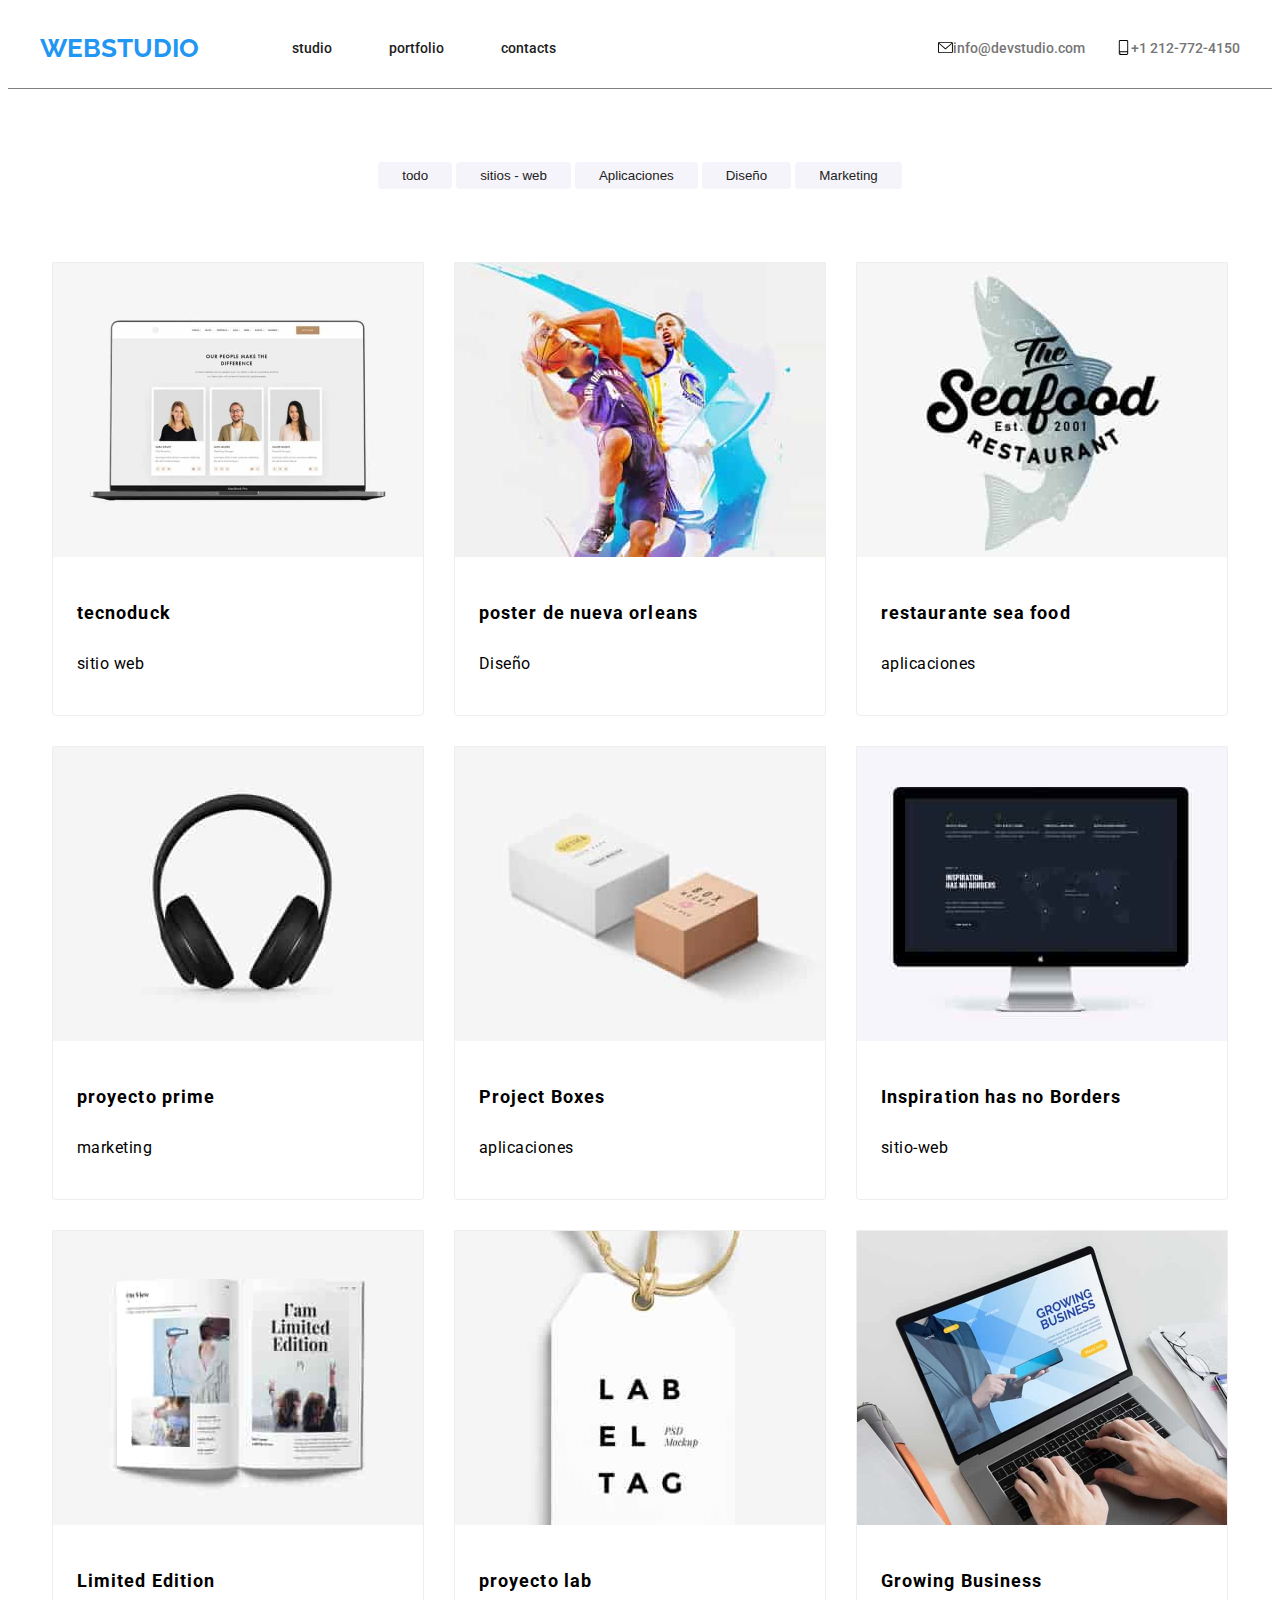
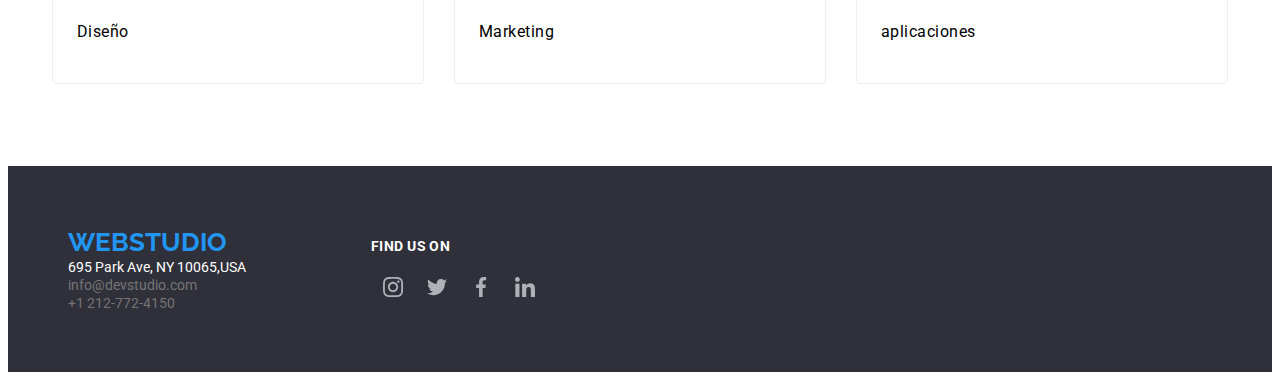
==== portafolio.html @ d4ff5e9b "first commit" ====
<!DOCTYPE html>
<html lang="en">
  <head>
    <meta charset="UTF-8">
  <meta http-equiv="X-UA-Compatible" content="IE=edge">
  <meta name="viewport" content="width=device-width, initial-scale=1.0">
      <link rel="preconnect" href="https://fonts.googleapis.com">
      <link rel="preconnect" href="https://fonts.gostatic.com" crossorigin>
      <link href="https://fonts.googleapis.com/css2?family=Raleway:wght@700&family=roboto:wght@400;500;700;900&display=swap"
      rel="stylesheet"> 
      <link rel="stylesheet" href="./CSS/compartidos.css" type="text/css">
      <link rel="stylesheet" href="./CSS/portafolio.css" type="text/css">
      <title>portafolio</title>
  </head>
  <body>
  <header class="header_section">
        <div class="header_container container_contact">
          <nav class="menu">
            <a class="logo" href="index.html">WEBSTUDIO</a>
            <ul class="menu_list">
              <li>
                <a href="./index.html" class="menu_link">studio</a>
              </li>
              <li>
                <a href="./portafolio.html" class="menu_link">portfolio</a>
              </li>
              <li>
                <a href="#" class="menu_link">contacts</a>
              </li>
            </ul>
          </nav>
          <ul class="contact_list">
            <li>
              <a class=" contact_link" href="mailto:info@devstudio.com">
                <svg class="header_svg">
                  <use href="./imagenes/svg/sprite.svg#icon-sobre"></use> 
                </svg>
                info@devstudio.com
              </a>
            </li>
            <li>
              <a class="contact_link" href="tel:+1 212-772-4150"> 
                <svg class="header_svg">
                  <use href="./imagenes/svg/sprite.svg#icon-telfono-inteligente"></use> 
                </svg>
                +1 212-772-4150
              </a>
            </li>
          </ul>
        </div>
    </header>
    <main class="main_portafolio">
      <section class="main_portafolio_section">
        <nav class="header_button_5 conteiner">
        <button class="nav_button" type="button">todo</button>
        <button class="nav_button" type="button">sitios - web</button>
        <button class="nav_button" type="button">Aplicaciones</button>
        <button class="nav_button" type="button">Diseño</button>
        <button class="nav_button" type="button">Marketing</button>
      </nav>
        <ul class="main_imagin conteiner our_team_card">
          <li class="card card:hover">
            <div class="card_animation">
              <img class="card-imagin"
              src="./imagenes/portafolio1.jpg" alt="comunicación" width="370" height="294">
              <div class="card_emergent">
                Technoduck is a state-of-the-art coronavirus distribution platform. Companies use this platform for digital espionage and attacks on competitors' secure servers.
              </div>
              <div class="card_body">
                <p class="card_title">tecnoduck</p>
                <p class="card_description">sitio web</p>
              </div>
            </div>
          </li>
          <li class="card">
             <div class="card_animation">
            <img class="card-imagin"
              src="./imagenes/portafolio2.jpg" alt="Deporte" width="370" height="294">
               <div class="card_emergent">
                Technoduck is a state-of-the-art coronavirus distribution platform. Companies use this platform for digital espionage and attacks on competitors' secure servers.
              </div>
           <div class="card_body">
              <h3 class="card_title">poster de nueva orleans</h3>
              <p class="card_description">Diseño</p>
            </div>
          </div>
          </li>
          <li class="card">
             <div class="card_animation">
              <img class="card-imagin"
              src="./imagenes/portafolio3.jpg"  alt="restaurant" width="370" height="294">
               <div class="card_emergent">
                Technoduck is a state-of-the-art coronavirus distribution platform. Companies use this platform for digital espionage and attacks on competitors' secure servers.
              </div>
              <div class="card_body">
                <h3 class="card_title">restaurante sea food</h3>
                <p class="card_description">aplicaciones</p>
              </div>
            </div>
          </li>
          <li class="card">
             <div class="card_animation">
              <img class="card-imagin"
                src="./imagenes/portafolio4.jpg" alt="music" width="370" height="294">
                <div class="card_emergent">
                Technoduck is a state-of-the-art coronavirus distribution platform. Companies use this platform for digital espionage and attacks on competitors' secure servers.
                </div>
              <div class="card_body">
                <h3 class="card_title">proyecto prime</h3>
                <p class="card_description">marketing</p>
              </div>
            </div>
          </li>
          <li class="card">
             <div class="card_animation">
              <img class="card-imagin"
              src="./imagenes/portafolio5.jpg" alt="cajas" width="370" height="294">
              <div class="card_emergent">
                Technoduck is a state-of-the-art coronavirus distribution platform. Companies use this platform for digital espionage and attacks on competitors' secure servers.
              </div>
              <div class="card_body">
                <h3 class="card_title">Project Boxes</h3>
                <p class="card_description">aplicaciones</p>
              </div>
            </div>
          </li>  
          <li class="card">
             <div class="card_animation">
              <img class="card-imagin"
              src="./imagenes/portafolio6.jpg" alt="computer" width="370" height="294">
              <div class="card_emergent">
                Technoduck is a state-of-the-art coronavirus distribution platform. Companies use this platform for digital espionage and attacks on competitors' secure servers.
              </div>
              <div class="card_body">
                <h3 class="card_title">Inspiration has no Borders</h3>
                <p class="card_description">sitio-web</p>
              </div>
            </div>
          </li> 
          <li class="card">
            <div class="card_animation">
              <img class="card-imagin"
              src="./imagenes/portafolio7.jpg" alt="library" width="370" height="294">
              <div class="card_emergent">
                Technoduck is a state-of-the-art coronavirus distribution platform. Companies use this platform for digital espionage and attacks on competitors' secure servers.
              </div>
              <div class="card_body">
                <h3 class="card_title">Limited Edition</h3>
                <p class="card_description">Diseño</p>
              </div>
            </div>
          </li>  
          <li class="card">
            <div class="card_animation">
              <img class="card-imagin"
              src="./imagenes/portafolio8.jpg" alt="lab" width="370" height="294">
              <div class="card_emergent">
                Technoduck is a state-of-the-art coronavirus distribution platform. Companies use this platform for digital espionage and attacks on competitors' secure servers.
              </div>
              <div class="card_body">
                <h3 class="card_title">proyecto lab</h3>
                <p class="card_description">Marketing</p>
              </div>
            </div>
          </li>       
          <li class="card">
            <div class="card_animation">
              <img class="card-imagin"
              src="./imagenes/portafolio9.jpg" alt="business" width="370" height="294">
              <div class="card_emergent">
                Technoduck is a state-of-the-art coronavirus distribution platform. Companies use this platform for digital espionage and attacks on competitors' secure servers.
              </div>
              <div class="card_body">
                <h3 class="card_title">Growing Business</h3>
                <p class="card_description">aplicaciones</p>
              </div>
            </div>
        </div>
          </li>   
      </ul>
  </section>
</main>
 <footer class="footer_section">
          <aside class="footer_container ontainer_footer">
            <div class="footer_logo_address">
            <a class="logo" href="index.html">WEBSTUDIO</a>
            <address>
             <ul class="footer_address_paragraph">
                <li>
                  <a class="footer_address">695 Park Ave, NY 10065,USA</a>
                </li>
              <li>
                <a class="footer_email" href="info@devstudio.com">info@devstudio.com</a>
              </li>
              <li>
                <a class="footer_number" href="">+1 212-772-4150</a>
              </li>
             </ul>
            </address>
            </div>
            <div class="footer_social">
              <h2 class="aside_footer_title">find us on</h2>
              <ul class="our_team_icons">
                <li class="our_team_icon">
                  <a  class="our_team_social" href="#">
                    <svg class="icon">
                      <use href="./imagenes/svg/sprite.svg#icon-instagram"></use>
                    </svg>
                  </a>
                </li>
                <li class="our_team_icon">
                  <a  class="our_team_social" href="#">
                    <svg class="icon">
                      <use href="./imagenes/svg/sprite.svg#icon-twitter"></use>
                    </svg>
                  </a>
                </li>
                <li class="our_team_icon">
                  <a  class="our_team_social" href="#">
                    <svg class="icon">
                      <use href="./imagenes/svg/sprite.svg#icon-facebook"></use>
                    </svg>
                  </a>
                </li>
                <li class="our_team_icon">
                  <a  class="our_team_social" href="#">
                    <svg class="icon">
                      <use href="./imagenes/svg/sprite.svg#icon-linkedin"></use>
                    </svg>
                  </a>
                </li>
              </ul>
            </div>
          </aside>
    </footer>
</body>
</html>
---- CSS/compartidos.css ----
*,
*::before,
*::after {
  box-sizing: border-box;
}
ul li {
  list-style: none;
}
a {
  text-decoration: none;
}
img {
  display: block;
}
.container {
  padding: 0 15px;
  width: 1200px;
  margin: 0 auto;
}
.container_contact {
  padding: 0 15px;
  width: 1200px;
  height: 80px;
  margin: 0 auto;
}
.container_footer {
  padding: 0 15px;
  width: 1200px;
  height: 252px;
  margin: 0 auto;
}
/* header section */

.header_section {
  border-bottom: 1px solid grey;
}
.bigtitle_section_btn:hover {
  cursor: pointer;
}
.header_container {
  border-bottom: #ececec;
  display: flex;
  justify-content: space-between;
  align-items: center;
  padding: 32px 0px;
}
.header_svg {
  width: 15px;
  height: 15px;
  display: flex;
  justify-content: center;
}
.logo {
  margin-right: 93px;
  color: #2196f3;
  font-family: "Raleway";
  font-style: normal;
  font-weight: 700;
  font-size: 26px;
  line-height: 31px;
}
.menu {
  display: flex;
  align-items: center;
}
.menu_list {
  display: flex;
  gap: 57px;
}
.menu_link {
  color: #212121;
  font-family: "Roboto";
  font-style: normal;
  font-weight: 500;
  font-size: 14px;
}
.contact_list {
  display: flex;
  gap: 31px;
}
.contact_link {
  color: #757575;
  display: flex;
  font-family: "Roboto";
  font-style: normal;
  font-weight: 500;
  font-size: 14px;
  /* line-height: 16px; */
}
.menu_link:hover,
.menu_link:focus,
.contact_link:hover,
.contact_link:focus {
  color: #2196f3;
}
.contact_link:hover .header_svg,
.contact_link:focus .header_svg {
  fill: #2196f3;
}
.our_team_card {
  display: flex;
  gap: 37px;
}
/* footer section */
.footer_section {
  background: #2f303a;
  width: 100%;
}
.footer_address_paragraph {
  margin: 0;
}
.footer_address {
  color: #ffffff;
  font-family: "Roboto";
  font-style: normal;
  font-weight: 400;
  font-size: 14px;
}
.footer_email {
  color: #757575;
  text-decoration: none;
  font-family: "Roboto";
  font-style: normal;
  font-weight: 400;
  font-size: 14px;
}
.footer_number {
  color: #757575;
  text-decoration: none;
  font-family: "Roboto";
  font-style: normal;
  font-weight: 400;
  font-size: 14px;
}
.footer_container {
  padding: 60px;
  display: flex;
  align-items: baseline;
}
.footer_social {
  margin-left: 72px;
}
.footer_logo_address {
  width: 231px;
}
/* redes sociales */
.aside_footer_title {
  display: flex;
  font-family: "Roboto";
  font-style: normal;
  font-weight: 700;
  font-size: 14px;
  line-height: 16px;
  letter-spacing: 0.03em;
  text-transform: uppercase;
  color: #ffffff;
}

.icon {
  width: 20px;
  height: 20px;
  fill: #afb1b8;
}
.our_team_icons {
  display: flex;
  justify-content: center;
}
.our_team_icon {
  list-style: none;
  width: 44px;
  height: 44px;
}
.our_team_social {
  display: flex;
  justify-content: center;
  align-items: center;
  width: 100%;
  height: 100%;
  border-radius: 50%;
}
.our_team_icons .our_team_social:hover,
.our_team_icons .our_team_social:focus {
  background-color: #2196f3;
  border-radius: 45px;
}
.our_team_social:hover .icon,
.our_team_social:focus .icon {
  fill: #ffffff;
}
---- CSS/portafolio.css ----
* {
  box-sizing: border-box;
}
ul {
  margin: 0;
  padding: 0;
}
.header_border {
  border-bottom: 1px solid grey;
}
.main_portafolio {
  display: flex;
  flex-direction: column;
  align-items: center;
  justify-content: center;
}
.main_portafolio_section {
  max-width: 1360px;
  margin-bottom: 82px;
}
.main_title {
  color: #2196f3;
  font-family: "Raleway";
  font-style: normal;
  font-weight: 700;
  font-size: 26px;
  line-height: 31px;
}

.header_line {
  border-bottom: #2196f3;
  display: flex;
  justify-content: space-around;
  width: 1200px;
  align-items: center;
  padding: 15px;
}
.subtitle {
  color: #212121;
  justify-content: flex-end;
  font-family: "Roboto";
  font-style: normal;
  font-weight: 500;
  font-size: 14px;
  line-height: 16px;
}
.subtitle:hover {
  color: #2196f3;
}
.link_style {
  text-decoration: none;
}
.subtitle {
  color: #212121;
  justify-content: flex-end;
  font-family: "Roboto";
  font-style: normal;
  font-weight: 500;
  font-size: 14px;
  line-height: 16px;
}
.header_button_5 {
  text-align: center;
  margin: 0 auto;
  padding: 73px 38px;
}
.nav_button {
  background: #f5f4fa;
  border-radius: 4px;
  padding: 6px 24px;
  color: #212121;
  border: 0;
}
.nav_button:hover {
  background-color: #2196f3;
  color: #f4f7fa;
}
.main_imagin {
  list-style: none;
  display: flex;
  gap: 30px;
  justify-content: center;
  text-align: center;
  flex-direction: row;
  flex-wrap: wrap;
}
.our_team_card {
  max-width: 1200px;
}
.card {
  border: 1px solid #eeeeee;
  border-radius: 0px 0px 4px 4px;
}
.card_body {
  padding: 20px 24px;
  padding-top: 20px;
  padding-right: 24px;
  padding-bottom: 20px;
  padding-left: 24px;
}
.card_title {
  display: flex;
  font-family: "Roboto";
  font-weight: 700;
  font-size: 18px;
  line-height: 36px;
  letter-spacing: 0.06em;
}
.card_description {
  display: flex;
  font-family: "Roboto";
  font-weight: 400;
  font-size: 16px;
  line-height: 30px;
  letter-spacing: 0.03em;
}

/* caja sobre puesta */
.card_emergent {
  position: absolute;
  top: 0;
  height: 294px;
  width: 370px;
  font-family: roboto;
  background: rgba(33, 150, 243, 0.9);
  letter-spacing: 0, 03em;
  color: #ffffff;
  padding: 63px 24px;

  transform: transLateY(190%);
  transition: transform 250ms ease;
  transition-timing-function: cubic-bezier(0.4, 0, 0.2, 1);
}
.card:hover .card_emergent {
  transform: translateY(0%);
}
.card_animation {
  overflow: hidden;
  position: relative;
}
.card:hover,
.card:focus {
  border: 1px solid #2196f3;
  cursor: pointer;
}
.card-imagin {
  object-fit: cover;
}
.main_text_h3 {
  box-shadow: 0px 1px 3px rgba(0, 0, 0, 0.12), 0px 1px 1px rgba(0, 0, 0, 0.14),
    0px 2px 1px rgba(0, 0, 0, 0.2);
  border-radius: 0px 0px 4px 4px;
}
.WebStudio {
  color: #2196f3;
  font-family: "Raleway";
  font-weight: 700;
  font-size: 26px;
  line-height: 31px;
  background: #2f303a;
}
.title_finish {
  color: #2196f3;
}
.footer_title_ultimate {
  color: #757575;
  margin: 0;
}

.black {
  color: #757575;
  font-family: "Roboto";
  font-style: normal;
  font-weight: 400;
  font-size: 14px;
}
.email {
  color: #757575;
  text-decoration: none;
  font-family: "Roboto";
  font-style: normal;
  font-weight: 400;
  font-size: 14px;
}
.number {
  color: #757575;
  text-decoration: none;
  font-family: "Roboto";
  font-style: normal;
  font-weight: 400;
  font-size: 14px;
}
.social_net {
  align-content: end;
  display: flex;
  justify-content: flex-end;
}
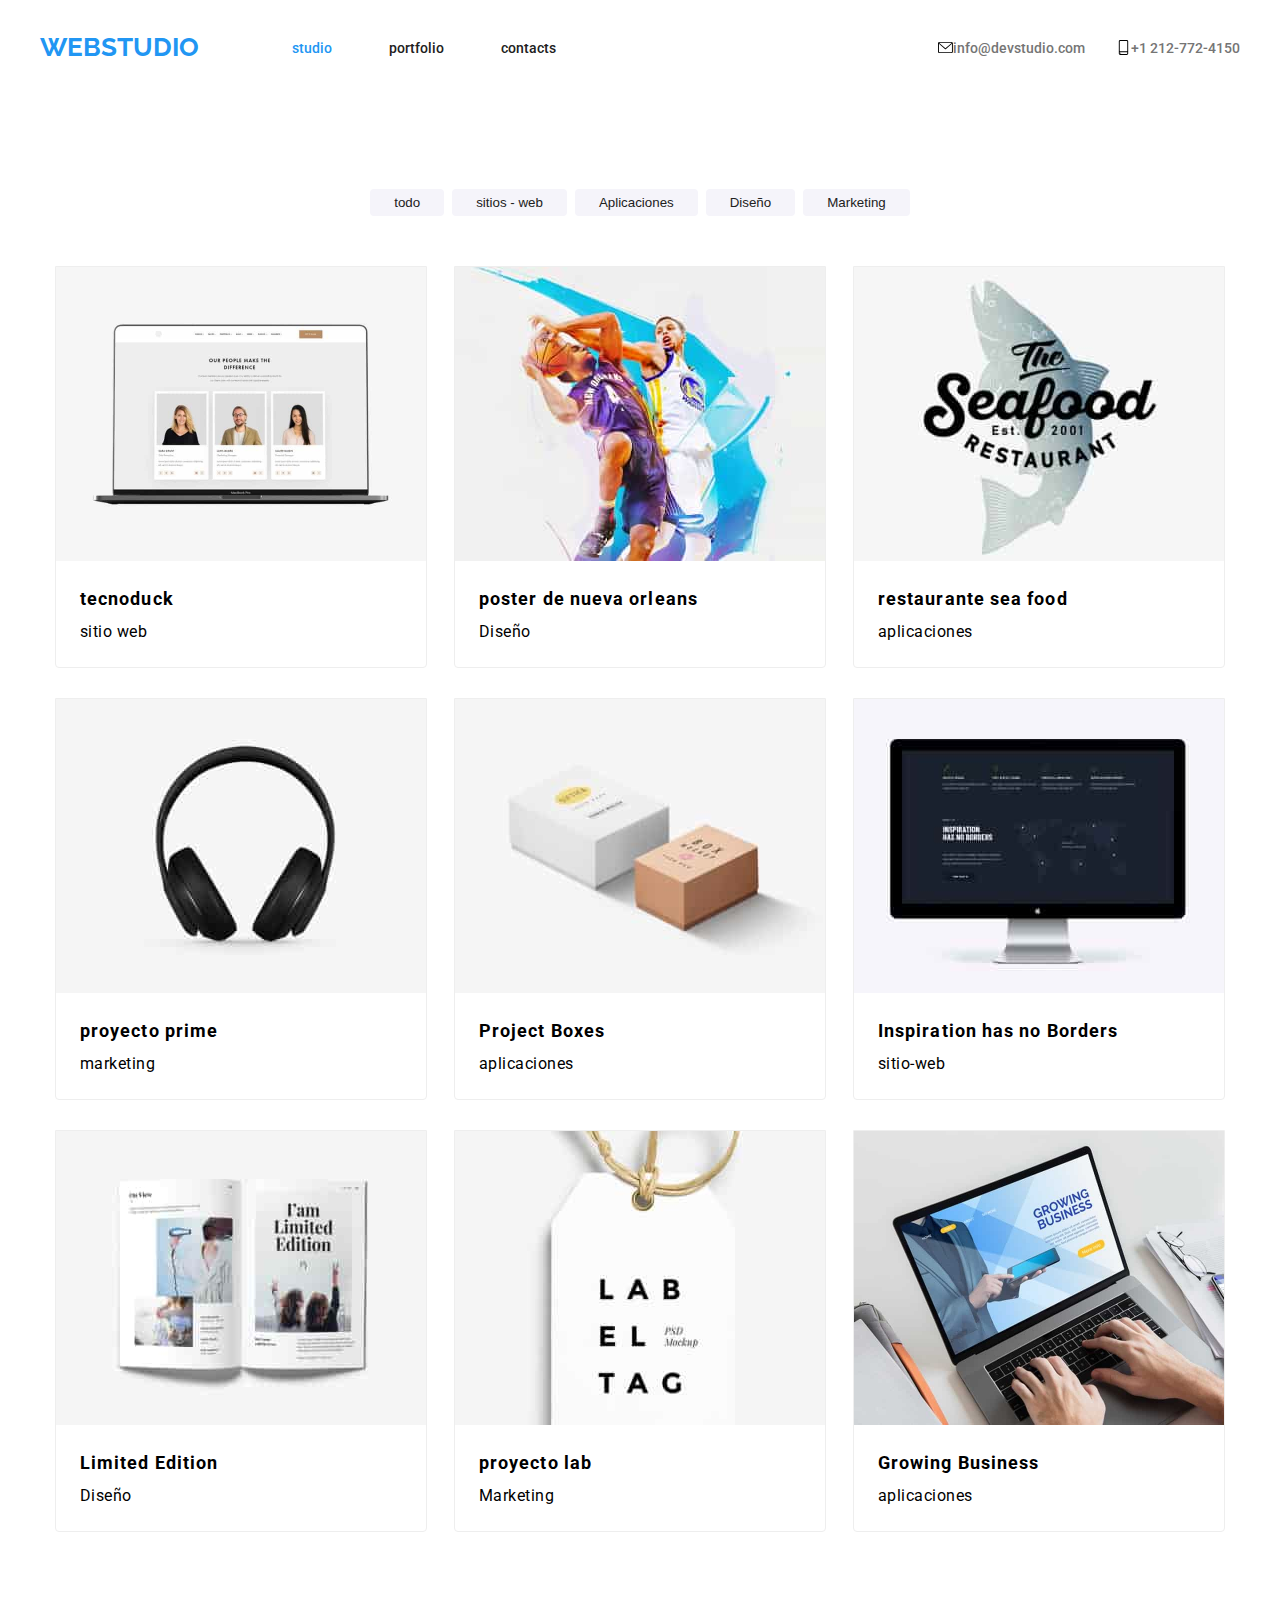
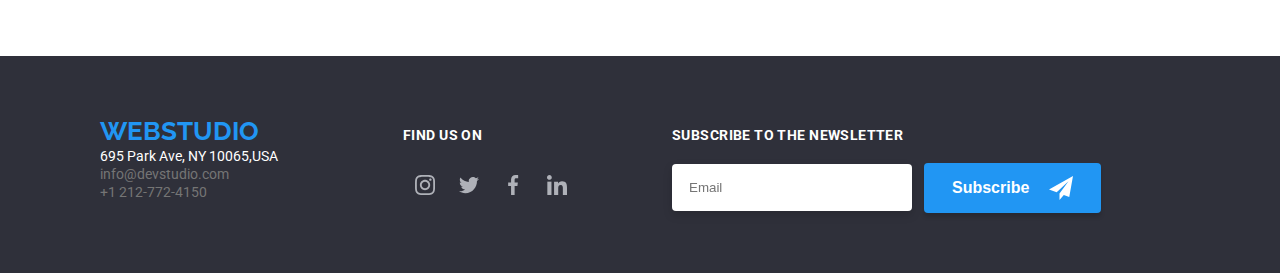
==== commit 5da9e994: "final tarea7" ====
--- a/portafolio.html
+++ b/portafolio.html
@@ -1,238 +1,251 @@
 <!DOCTYPE html>
 <html lang="en">
-  <head>
-    <meta charset="UTF-8">
+
+<head>
+  <meta charset="UTF-8">
   <meta http-equiv="X-UA-Compatible" content="IE=edge">
   <meta name="viewport" content="width=device-width, initial-scale=1.0">
-      <link rel="preconnect" href="https://fonts.googleapis.com">
-      <link rel="preconnect" href="https://fonts.gostatic.com" crossorigin>
-      <link href="https://fonts.googleapis.com/css2?family=Raleway:wght@700&family=roboto:wght@400;500;700;900&display=swap"
-      rel="stylesheet"> 
-      <link rel="stylesheet" href="./CSS/compartidos.css" type="text/css">
-      <link rel="stylesheet" href="./CSS/portafolio.css" type="text/css">
-      <title>portafolio</title>
-  </head>
-  <body>
+  <link rel="preconnect" href="https://fonts.googleapis.com">
+  <link rel="preconnect" href="https://fonts.gostatic.com" crossorigin>
+  <link href="https://fonts.googleapis.com/css2?family=Raleway:wght@700&family=roboto:wght@400;500;700;900&display=swap"
+    rel="stylesheet">
+  <link rel="stylesheet" href="./CSS/main.min.css">
+  <title>portafolio</title>
+</head>
+
+<body>
   <header class="header_section">
-        <div class="header_container container_contact">
-          <nav class="menu">
-            <a class="logo" href="index.html">WEBSTUDIO</a>
-            <ul class="menu_list">
-              <li>
-                <a href="./index.html" class="menu_link">studio</a>
-              </li>
-              <li>
-                <a href="./portafolio.html" class="menu_link">portfolio</a>
-              </li>
-              <li>
-                <a href="#" class="menu_link">contacts</a>
-              </li>
-            </ul>
-          </nav>
-          <ul class="contact_list">
+    <div class="header_container container">
+      <nav class="header_menu">
+        <a class="header_logo" href="index.html">WEBSTUDIO</a>
+        <ul class="header_menu__list">
+          <li>
+            <a href="./index.html" class="header_menu__link header_menu__link--fixed  ">studio</a>
+          </li>
+          <li>
+            <a href="./portafolio.html" class="header_menu__link">portfolio</a>
+          </li>
+          <li>
+            <a href="#" class="header_menu__link">contacts</a>
+          </li>
+        </ul>
+      </nav>
+      <ul class="contact_list">
+        <li>
+          <a class=" contact_list__link" href="mailto:info@devstudio.com">
+            <svg class="contact_list__svg">
+              <use href="./imagenes/svg/sprite.svg#icon-sobre"></use>
+            </svg>
+            info@devstudio.com
+          </a>
+        </li>
+        <li>
+          <a class="contact_list__link" href="tel:+1 212-772-4150">
+            <svg class="contact_list__svg">
+              <use href="./imagenes/svg/sprite.svg#icon-telfono-inteligente"></use>
+            </svg>
+            +1 212-772-4150
+          </a>
+        </li>
+      </ul>
+    </div>
+  </header>
+  <main>
+    <section class="main_portafolio_section">
+      <div class="container portafolio_container">
+        <nav class="nav_button">
+          <button class="nav_button__btn" type="button">todo</button>
+          <button class="nav_button__btn" type="button">sitios - web</button>
+          <button class="nav_button__btn" type="button">Aplicaciones</button>
+          <button class="nav_button__btn" type="button">Diseño</button>
+          <button class="nav_button__btn" type="button">Marketing</button>
+        </nav>
+        <ul class="main_imagin">
+          <li class="card">
+            <div class="card_animation">
+              <img class="card_imagin" src="./imagenes/portafolio1.jpg" alt="comunicación" width="370" height="294">
+              <div class="card_emergent">
+                Technoduck is a state-of-the-art coronavirus distribution platform. Companies use this platform for
+                digital espionage and attacks on competitors' secure servers.
+              </div>
+              <div class="card_body">
+                <p class="card_title">tecnoduck</p>
+                <p class="card_description">sitio web</p>
+              </div>
+            </div>
+          </li>
+          <li class="card">
+            <div class="card_animation">
+              <img class="card_imagin" src="./imagenes/portafolio2.jpg" alt="Deporte" width="370" height="294">
+              <div class="card_emergent">
+                Technoduck is a state-of-the-art coronavirus distribution platform. Companies use this platform for
+                digital espionage and attacks on competitors' secure servers.
+              </div>
+              <div class="card_body">
+                <h3 class="card_title">poster de nueva orleans</h3>
+                <p class="card_description">Diseño</p>
+              </div>
+            </div>
+          </li>
+          <li class="card">
+            <div class="card_animation">
+              <img class="card_imagin" src="./imagenes/portafolio3.jpg" alt="restaurant" width="370" height="294">
+              <div class="card_emergent">
+                Technoduck is a state-of-the-art coronavirus distribution platform. Companies use this platform for
+                digital espionage and attacks on competitors' secure servers.
+              </div>
+              <div class="card_body">
+                <h3 class="card_title">restaurante sea food</h3>
+                <p class="card_description">aplicaciones</p>
+              </div>
+            </div>
+          </li>
+          <li class="card">
+            <div class="card_animation">
+              <img class="card_imagin" src="./imagenes/portafolio4.jpg" alt="music" width="370" height="294">
+              <div class="card_emergent">
+                Technoduck is a state-of-the-art coronavirus distribution platform. Companies use this platform for
+                digital espionage and attacks on competitors' secure servers.
+              </div>
+              <div class="card_body">
+                <h3 class="card_title">proyecto prime</h3>
+                <p class="card_description">marketing</p>
+              </div>
+            </div>
+          </li>
+          <li class="card">
+            <div class="card_animation">
+              <img class="card_imagin" src="./imagenes/portafolio5.jpg" alt="cajas" width="370" height="294">
+              <div class="card_emergent">
+                Technoduck is a state-of-the-art coronavirus distribution platform. Companies use this platform for
+                digital espionage and attacks on competitors' secure servers.
+              </div>
+              <div class="card_body">
+                <h3 class="card_title">Project Boxes</h3>
+                <p class="card_description">aplicaciones</p>
+              </div>
+            </div>
+          </li>
+          <li class="card">
+            <div class="card_animation">
+              <img class="card_imagin" src="./imagenes/portafolio6.jpg" alt="computer" width="370" height="294">
+              <div class="card_emergent">
+                Technoduck is a state-of-the-art coronavirus distribution platform. Companies use this platform for
+                digital espionage and attacks on competitors' secure servers.
+              </div>
+              <div class="card_body">
+                <h3 class="card_title">Inspiration has no Borders</h3>
+                <p class="card_description">sitio-web</p>
+              </div>
+            </div>
+          </li>
+          <li class="card">
+            <div class="card_animation">
+              <img class="card_imagin" src="./imagenes/portafolio7.jpg" alt="library" width="370" height="294">
+              <div class="card_emergent">
+                Technoduck is a state-of-the-art coronavirus distribution platform. Companies use this platform for
+                digital espionage and attacks on competitors' secure servers.
+              </div>
+              <div class="card_body">
+                <h3 class="card_title">Limited Edition</h3>
+                <p class="card_description">Diseño</p>
+              </div>
+            </div>
+          </li>
+          <li class="card">
+            <div class="card_animation">
+              <img class="card_imagin" src="./imagenes/portafolio8.jpg" alt="lab" width="370" height="294">
+              <div class="card_emergent">
+                Technoduck is a state-of-the-art coronavirus distribution platform. Companies use this platform for
+                digital espionage and attacks on competitors' secure servers.
+              </div>
+              <div class="card_body">
+                <h3 class="card_title">proyecto lab</h3>
+                <p class="card_description">Marketing</p>
+              </div>
+            </div>
+          </li>
+          <li class="card">
+            <div class="card_animation">
+              <img class="card_imagin" src="./imagenes/portafolio9.jpg" alt="business" width="370" height="294">
+              <div class="card_emergent">
+                Technoduck is a state-of-the-art coronavirus distribution platform. Companies use this platform for
+                digital espionage and attacks on competitors' secure servers.
+              </div>
+              <div class="card_body">
+                <h3 class="card_title">Growing Business</h3>
+                <p class="card_description">aplicaciones</p>
+              </div>
+            </div>
+          </li>
+        </ul>
+      </div>
+    </section>
+  </main>
+  <footer class="footer_section">
+    <aside class="footer_container container">
+      <div class="footer_address">
+        <a class="footer_logo" href="index.html">WEBSTUDIO</a>
+        <address>
+          <ul class="footer_address__paragraph">
             <li>
-              <a class=" contact_link" href="mailto:info@devstudio.com">
-                <svg class="header_svg">
-                  <use href="./imagenes/svg/sprite.svg#icon-sobre"></use> 
-                </svg>
-                info@devstudio.com
-              </a>
+              <a class="footer_address__link footer_address__link--white ">695 Park Ave, NY 10065,USA</a>
             </li>
             <li>
-              <a class="contact_link" href="tel:+1 212-772-4150"> 
-                <svg class="header_svg">
-                  <use href="./imagenes/svg/sprite.svg#icon-telfono-inteligente"></use> 
-                </svg>
-                +1 212-772-4150
-              </a>
+              <a class="footer_address__link" href="info@devstudio.com">info@devstudio.com</a>
+            </li>
+            <li>
+              <a class="footer_address__link" href="">+1 212-772-4150</a>
             </li>
           </ul>
-        </div>
-    </header>
-    <main class="main_portafolio">
-      <section class="main_portafolio_section">
-        <nav class="header_button_5 conteiner">
-        <button class="nav_button" type="button">todo</button>
-        <button class="nav_button" type="button">sitios - web</button>
-        <button class="nav_button" type="button">Aplicaciones</button>
-        <button class="nav_button" type="button">Diseño</button>
-        <button class="nav_button" type="button">Marketing</button>
-      </nav>
-        <ul class="main_imagin conteiner our_team_card">
-          <li class="card card:hover">
-            <div class="card_animation">
-              <img class="card-imagin"
-              src="./imagenes/portafolio1.jpg" alt="comunicación" width="370" height="294">
-              <div class="card_emergent">
-                Technoduck is a state-of-the-art coronavirus distribution platform. Companies use this platform for digital espionage and attacks on competitors' secure servers.
-              </div>
-              <div class="card_body">
-                <p class="card_title">tecnoduck</p>
-                <p class="card_description">sitio web</p>
-              </div>
-            </div>
-          </li>
-          <li class="card">
-             <div class="card_animation">
-            <img class="card-imagin"
-              src="./imagenes/portafolio2.jpg" alt="Deporte" width="370" height="294">
-               <div class="card_emergent">
-                Technoduck is a state-of-the-art coronavirus distribution platform. Companies use this platform for digital espionage and attacks on competitors' secure servers.
-              </div>
-           <div class="card_body">
-              <h3 class="card_title">poster de nueva orleans</h3>
-              <p class="card_description">Diseño</p>
-            </div>
-          </div>
-          </li>
-          <li class="card">
-             <div class="card_animation">
-              <img class="card-imagin"
-              src="./imagenes/portafolio3.jpg"  alt="restaurant" width="370" height="294">
-               <div class="card_emergent">
-                Technoduck is a state-of-the-art coronavirus distribution platform. Companies use this platform for digital espionage and attacks on competitors' secure servers.
-              </div>
-              <div class="card_body">
-                <h3 class="card_title">restaurante sea food</h3>
-                <p class="card_description">aplicaciones</p>
-              </div>
-            </div>
-          </li>
-          <li class="card">
-             <div class="card_animation">
-              <img class="card-imagin"
-                src="./imagenes/portafolio4.jpg" alt="music" width="370" height="294">
-                <div class="card_emergent">
-                Technoduck is a state-of-the-art coronavirus distribution platform. Companies use this platform for digital espionage and attacks on competitors' secure servers.
-                </div>
-              <div class="card_body">
-                <h3 class="card_title">proyecto prime</h3>
-                <p class="card_description">marketing</p>
-              </div>
-            </div>
-          </li>
-          <li class="card">
-             <div class="card_animation">
-              <img class="card-imagin"
-              src="./imagenes/portafolio5.jpg" alt="cajas" width="370" height="294">
-              <div class="card_emergent">
-                Technoduck is a state-of-the-art coronavirus distribution platform. Companies use this platform for digital espionage and attacks on competitors' secure servers.
-              </div>
-              <div class="card_body">
-                <h3 class="card_title">Project Boxes</h3>
-                <p class="card_description">aplicaciones</p>
-              </div>
-            </div>
-          </li>  
-          <li class="card">
-             <div class="card_animation">
-              <img class="card-imagin"
-              src="./imagenes/portafolio6.jpg" alt="computer" width="370" height="294">
-              <div class="card_emergent">
-                Technoduck is a state-of-the-art coronavirus distribution platform. Companies use this platform for digital espionage and attacks on competitors' secure servers.
-              </div>
-              <div class="card_body">
-                <h3 class="card_title">Inspiration has no Borders</h3>
-                <p class="card_description">sitio-web</p>
-              </div>
-            </div>
-          </li> 
-          <li class="card">
-            <div class="card_animation">
-              <img class="card-imagin"
-              src="./imagenes/portafolio7.jpg" alt="library" width="370" height="294">
-              <div class="card_emergent">
-                Technoduck is a state-of-the-art coronavirus distribution platform. Companies use this platform for digital espionage and attacks on competitors' secure servers.
-              </div>
-              <div class="card_body">
-                <h3 class="card_title">Limited Edition</h3>
-                <p class="card_description">Diseño</p>
-              </div>
-            </div>
-          </li>  
-          <li class="card">
-            <div class="card_animation">
-              <img class="card-imagin"
-              src="./imagenes/portafolio8.jpg" alt="lab" width="370" height="294">
-              <div class="card_emergent">
-                Technoduck is a state-of-the-art coronavirus distribution platform. Companies use this platform for digital espionage and attacks on competitors' secure servers.
-              </div>
-              <div class="card_body">
-                <h3 class="card_title">proyecto lab</h3>
-                <p class="card_description">Marketing</p>
-              </div>
-            </div>
-          </li>       
-          <li class="card">
-            <div class="card_animation">
-              <img class="card-imagin"
-              src="./imagenes/portafolio9.jpg" alt="business" width="370" height="294">
-              <div class="card_emergent">
-                Technoduck is a state-of-the-art coronavirus distribution platform. Companies use this platform for digital espionage and attacks on competitors' secure servers.
-              </div>
-              <div class="card_body">
-                <h3 class="card_title">Growing Business</h3>
-                <p class="card_description">aplicaciones</p>
-              </div>
-            </div>
-        </div>
-          </li>   
-      </ul>
-  </section>
-</main>
- <footer class="footer_section">
-          <aside class="footer_container ontainer_footer">
-            <div class="footer_logo_address">
-            <a class="logo" href="index.html">WEBSTUDIO</a>
-            <address>
-             <ul class="footer_address_paragraph">
-                <li>
-                  <a class="footer_address">695 Park Ave, NY 10065,USA</a>
-                </li>
-              <li>
-                <a class="footer_email" href="info@devstudio.com">info@devstudio.com</a>
-              </li>
-              <li>
-                <a class="footer_number" href="">+1 212-772-4150</a>
-              </li>
-             </ul>
-            </address>
-            </div>
-            <div class="footer_social">
-              <h2 class="aside_footer_title">find us on</h2>
-              <ul class="our_team_icons">
-                <li class="our_team_icon">
-                  <a  class="our_team_social" href="#">
-                    <svg class="icon">
-                      <use href="./imagenes/svg/sprite.svg#icon-instagram"></use>
-                    </svg>
-                  </a>
-                </li>
-                <li class="our_team_icon">
-                  <a  class="our_team_social" href="#">
-                    <svg class="icon">
-                      <use href="./imagenes/svg/sprite.svg#icon-twitter"></use>
-                    </svg>
-                  </a>
-                </li>
-                <li class="our_team_icon">
-                  <a  class="our_team_social" href="#">
-                    <svg class="icon">
-                      <use href="./imagenes/svg/sprite.svg#icon-facebook"></use>
-                    </svg>
-                  </a>
-                </li>
-                <li class="our_team_icon">
-                  <a  class="our_team_social" href="#">
-                    <svg class="icon">
-                      <use href="./imagenes/svg/sprite.svg#icon-linkedin"></use>
-                    </svg>
-                  </a>
-                </li>
-              </ul>
-            </div>
-          </aside>
-    </footer>
+        </address>
+      </div>
+      <div class="footer_social">
+        <h2 class="aside_footer_title">find us on</h2>
+        <ul class="our_team__icons">
+          <li class="our_team__item">
+            <a class="our_team__social" href="#">
+              <svg class="our_team__icon">
+                <use href="./imagenes/svg/sprite.svg#icon-instagram"></use>
+              </svg>
+            </a>
+          </li>
+          <li class="our_team__item">
+            <a class="our_team__social" href="#">
+              <svg class="our_team__icon">
+                <use href="./imagenes/svg/sprite.svg#icon-twitter"></use>
+              </svg>
+            </a>
+          </li>
+          <li class="our_team__item">
+            <a class="our_team__social" href="#">
+              <svg class="our_team__icon">
+                <use href="./imagenes/svg/sprite.svg#icon-facebook"></use>
+              </svg>
+            </a>
+          </li>
+          <li class="our_team__item">
+            <a class="our_team__social" href="#">
+              <svg class="our_team__icon">
+                <use href="./imagenes/svg/sprite.svg#icon-linkedin"></use>
+              </svg>
+            </a>
+          </li>
+        </ul>
+      </div>
+      <div class="footer_subscribe">
+        <h3 class="aside_footer_title">Subscribe to the newsletter</h3>
+        <form class="form_footer">
+          <input class="form_footer__input" placeholder="Email"></input>
+          <button class="form_footer__subscribe" type="button">Subscribe
+            <svg class="form_footer__svg">
+              <use href="./imagenes/svg/sprite.svg#icon-icon-send"></use>
+            </svg>
+          </button>
+        </form>
+      </div>
+    </aside>
+  </footer>
 </body>
-</html>
 
+</html>--- a/CSS/main.min.css
+++ b/CSS/main.min.css
@@ -0,0 +1 @@
+*{margin:0%;padding:0%;margin-block-start:0%;margin-block-end:0%;padding-inline-start:0%;padding-inline-end:0%}.body{font-family:Arial,sans-serif}*,*::before,*::after{box-sizing:border-box}ul li{list-style:none}a{text-decoration:none}img{display:block}.container{padding:0 15px;width:1200px;margin:0 auto}.header_section--border{border-bottom:1px solid gray}.header_container{border-bottom:#ececec;display:flex;justify-content:space-between;align-items:center;padding:32px 0px}.header_logo{margin-right:93px;color:#2196f3;font-family:"Raleway";font-style:normal;font-weight:700;font-size:26px;line-height:31px}.header_menu{display:flex;align-items:center}.header_menu__list{display:flex;gap:57px}.header_menu__link{color:#212121;font-family:"Roboto";font-style:normal;font-weight:500;font-size:14px}.header_menu__link--fixed{color:#2196f3}.header_menu__link:hover,.header_menu__link:focus{color:#2196f3}.contact_list{display:flex;gap:31px}.contact_list__link{color:#757575;display:flex;font-family:"Roboto";font-style:normal;font-weight:500;font-size:14px}.contact_list__svg{width:15px;height:15px;display:flex;justify-content:center}.contact_list__link:hover,.contact_list__link:focus{color:#2196f3}.contact_list__link:hover .contact_list__svg,.contact_list__link:focus .contact_list__svg{fill:#2196f3}.footer_logo{margin-right:93px;color:#2196f3;font-family:"Raleway";font-style:normal;font-weight:700;font-size:26px;line-height:31px}.footer_section{background:#2f303a;width:100%}.footer_address{width:231px}.footer_address_paragraph{margin:0}.footer_address__link{color:#757575;font-family:"Roboto";font-style:normal;font-weight:400;font-size:14px}.footer_address__link--white{color:#fff;font-family:"Roboto";font-style:normal;font-weight:400;font-size:14px}.footer_container{padding:60px;display:flex;align-items:baseline}.footer_social{margin-left:72px}.aside_footer_title{font-family:"Roboto";font-style:normal;font-weight:700;font-size:14px;line-height:16px;letter-spacing:.03em;text-transform:uppercase;color:#fff;margin-bottom:20px}.footer_subscribe{margin-left:93px}.form_footer{display:flex;align-items:center;gap:12px}.form_footer__input{border:1px solid rgba(255,255,255,.3);filter:drop-shadow(0px 4px 4px rgba(0, 0, 0, 0.15));border-radius:4px;padding:15px 45px 15px 16px}.form_footer__subscribe{background-color:#2196f3;box-shadow:0px 4px 4px rgba(0,0,0,.15);border-radius:4px;padding:13px 28px;color:#fff;border:none;font-weight:700;font-size:16px;line-height:1.8px;display:flex;align-items:center;gap:20px}.form_footer__svg{width:24px;height:24px;fill:#fff}.bigtitle{color:#fff;font-family:"Roboto";font-style:normal;font-weight:200;font-size:40px;padding:200px 0;background:#2f303a;margin:auto;width:100%}.bigtitle__container{display:flex;justify-content:center;align-items:center;flex-direction:column;text-align:center}.bigtitle__letter{font-family:"Roboto";font-weight:900;font-size:44px;line-height:60px;text-align:center;letter-spacing:.06em;text-transform:uppercase;width:696px;height:120px;left:452px;top:280px}.bigtitle__btn{color:#fff;background:#2196f3;padding:10px 32px;box-shadow:0px 4px 4px rgba(0,0,0,.15);border-radius:4px;border:0}.bigtitle__btn:hover{cursor:pointer}.divname{background-image:url(../imagenes/imagen_header.jpg);background-size:cover}.botton_letter{font-family:"Roboto";font-weight:700;font-size:16px;line-height:30px;display:flex;align-items:center;text-align:center;letter-spacing:.06em}.backdrop{display:flex;justify-content:center;align-items:center;position:fixed;left:0px;top:0px;width:100%;height:100vh;background-color:rgba(0,0,0,.2);opacity:1}.is-hidden{visibility:visible;opacity:0;pointer-events:none}.modal{position:relative;width:528px;height:581px;background:#fff;box-shadow:0px 1px 3px rgba(0,0,0,.12),0px 1px 1px rgba(0,0,0,.14),0px 2px 1px rgba(0,0,0,.2);border-radius:4px;padding:40px}.modal__button{position:absolute;top:8px;right:8px;display:flex;justify-content:center;align-items:center;border-radius:50%;width:30px;height:30px;outline:none;border:1px solid rgba(0,0,0,.1);background-color:#fff}.modal_button:hover{cursor:pointer}.modal__close{width:18px;height:18px}.modal__close:hover{fill:#2196f3}.modal__title{color:#212121;font-size:20px;line-height:23px}.modal_form{width:100%;display:flex;flex-direction:column;justify-content:flex-start;align-items:center;gap:10px}.modal_form__group{position:relative;display:flex;flex-direction:column;justify-content:flex-start;align-items:flex-start;gap:4px;width:100%}.modal_form__label{color:#757575;font-family:"Roboto";font-size:12px;display:flex;text-align-last:left;flex-direction:column;line-height:1.16;letter-spacing:.03em}.modal_form__input{width:100%;outline:none;padding:12px 42px;font-size:12px;cursor:pointer;fill:#757575}.modal_form__input:hover,.modal_form__input:focus{border:1px solid #2196f3}.modal_form__svg{position:absolute;left:15px;top:50%;width:12px;height:12px;fill:#2f303a}.modal_form__svg:hover{fill:#2196f3}.modal_form__comments{width:100%;height:120px;resize:none;font-size:12px;padding:12px 16px;cursor:pointer}.modal_form__comments:hover,.modal_form__comments:focus{border:1px solid #2196f3}.modal_form__check{display:flex;justify-content:flex-start;width:100%;margin-top:20px;margin-bottom:30px;padding-left:8px}.modal_form__checkbox{font-family:"Roboto";font-weight:400;font-size:14px;line-height:1.16;color:#757575}.modal_form__btn{font-family:"Roboto";font-weight:700;font-size:16px;line-height:1.87;letter-spacing:.06em;padding:10px 75px;background-color:#2196f3;border-radius:4px;color:#fff;border:none}.modal_form__group .modal_form--comments::placeholder{color:#757575}.features{padding-top:94px;padding-bottom:94px}.features__list{list-style:none;display:flex;gap:30px}.features__image{display:flex;align-items:center;justify-content:center;background-color:#f5f4fa;width:270px;height:120px;border-radius:4px;margin-block-start:53px}.features__title{color:#212121;font-family:"Roboto";font-style:normal;font-weight:700;font-size:14px;line-height:16px;margin-top:30px}.features__text{color:#757575;font-family:"Roboto";font-style:normal;font-weight:400;font-size:14px;line-height:16px}.we_do{padding-bottom:94px}.we_do__title{font-family:"Roboto";font-style:normal;font-weight:700;font-size:36px;text-align:center;letter-spacing:.03em;color:#212121;margin-bottom:50px}.we_do__list{list-style:none;display:flex;gap:30px}.we_do__item{position:relative;height:294px;width:370px}.we_do__text{position:absolute;width:370px;height:70px;background:rgba(47,48,58,.8);bottom:0;color:#fff;display:flex;justify-content:center;align-items:center}.our_team{background-color:#f5f4fa;color:#212121;font-family:"Roboto";font-style:normal;font-weight:700;font-size:36px;text-align:center;padding-top:94px;padding-bottom:94px}.our_team__title{margin:50px}.our_team__card:hover{border-radius:4px;cursor:pointer}.our_team__card{display:flex;align-items:center;justify-content:flex-end;gap:37px}.our_team__icons{display:flex;justify-content:center}.our_team__item{list-style:none;width:44px;height:44px}.our_team__social{display:flex;justify-content:center;align-items:center;width:100%;height:100%;border-radius:50%}.our_team__icons .our_team__social:hover,.our_team__icons .our_team__social:focus{background-color:#2196f3;border-radius:45px}.our_team__social:hover .our_team__icon,.our_team__social:focus .our_team__icon{fill:#fff}.our_team__box{padding:30px 32px}.our_team__container{background-color:#fff;box-shadow:0px 1px 3px rgba(0,0,0,.12),0px 1px 1px rgba(0,0,0,.14),0px 2px 1px rgba(0,0,0,.2);border-radius:0px 0px 4px 4px;list-style:none}.our_team__name{color:#212121;font-family:"Roboto";font-style:normal;font-weight:500;font-size:16px;line-height:19px;margin-bottom:10px}.our_team__role{color:#757575;font-family:"Roboto";font-style:normal;font-weight:400;font-size:16px;line-height:19px;margin-bottom:16px}.our_team__icon{width:20px;height:20px;fill:#afb1b8}.clients{padding-top:94px;padding-bottom:94px}.clients__icon{width:106px;height:60px;fill:#afb1b8}.clients__icon:hover{fill:#2196f3}.clients__list{display:flex;list-style:none;justify-content:space-around;box-sizing:border-box}.clients__title{display:flex;justify-content:center;font-family:"Roboto";font-style:normal;font-weight:700;font-size:36px;line-height:42px;text-align:center;letter-spacing:.03em;margin-block-start:94px;margin-block-end:50px}.clients__item{display:flex;align-items:center;justify-content:center;border:1px solid #afb1b8;border-radius:4px;width:170px;height:92px;margin-right:94px auto;cursor:pointer;margin-block-end:94px}.clients__item:hover,.clients__item:focus{background:#fff;border-color:#2196f3}.main_portafolio_section{padding-top:94px;padding-bottom:94px}.portafolio_container{display:flex;flex-direction:column;justify-content:center;gap:50px}.nav_button{display:flex;justify-content:center;gap:8px}.nav_button__btn{background:#f5f4fa;border-radius:4px;padding:6px 24px;color:#212121;border:0}.nav_button__btn:hover{background-color:#2196f3;color:#f4f7fa;cursor:pointer}.main_imagin{list-style:none;display:flex;justify-content:space-between;text-align:center;flex-direction:row;flex-wrap:wrap}.card{border:1px solid #eee;border-radius:0px 0px 4px 4px;margin-bottom:30px}.card_body{padding:20px 24px;padding-top:20px;padding-right:24px;padding-bottom:20px;padding-left:24px}.card_title{display:flex;font-family:"Roboto";font-weight:700;font-size:18px;line-height:36px;letter-spacing:.06em}.card_description{display:flex;font-family:"Roboto";font-weight:400;font-size:16px;line-height:1.87;letter-spacing:.03em}.card_emergent{position:absolute;top:0;height:294px;width:370px;font-family:roboto;background:rgba(33,150,243,.9);letter-spacing:0,3em;color:#fff;padding:63px 24px;transform:transLateY(190%);transition:transform 250ms ease;transition-timing-function:cubic-bezier(0.4, 0, 0.2, 1)}.card:hover .card_emergent{transform:translateY(0%)}.card_animation{overflow:hidden;position:relative}.card:hover,.card:focus{border:1px solid #2196f3;cursor:pointer}.card_imagin{object-fit:cover}/*# sourceMappingURL=main.min.css.map */